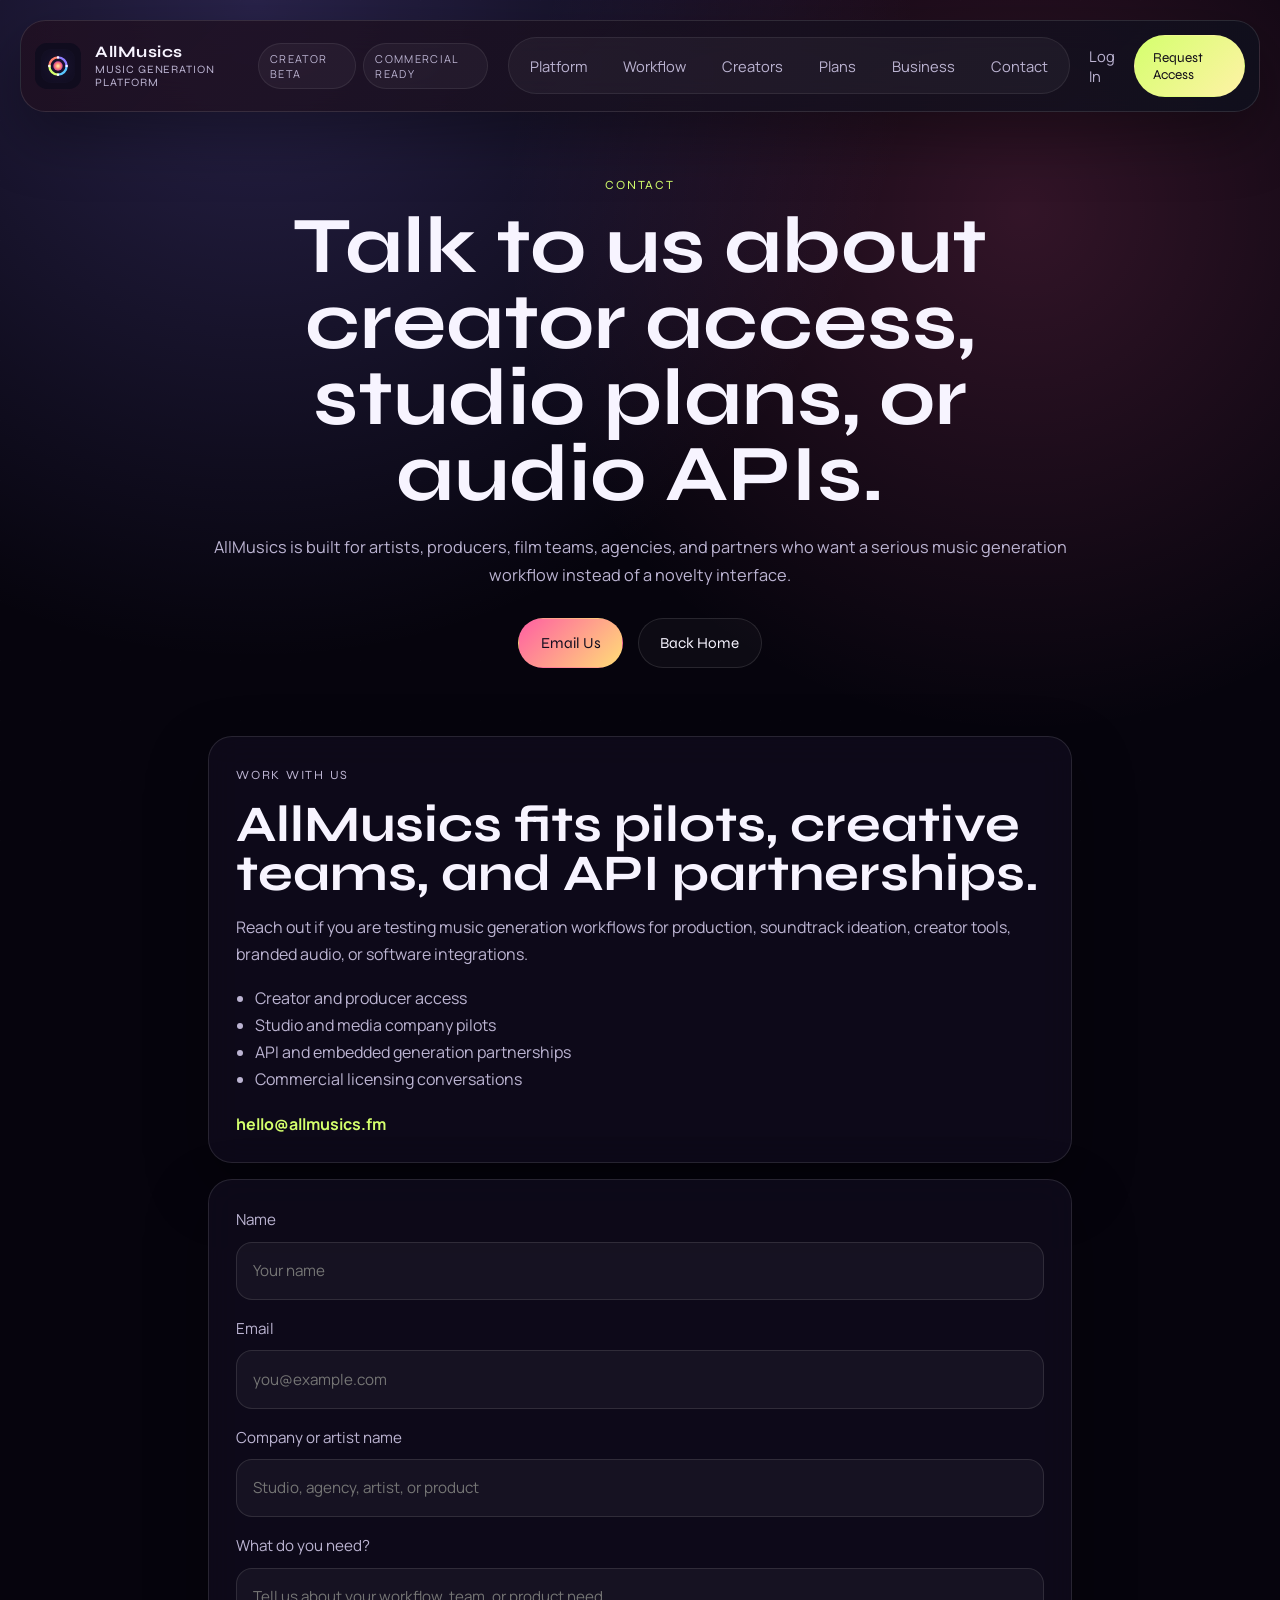
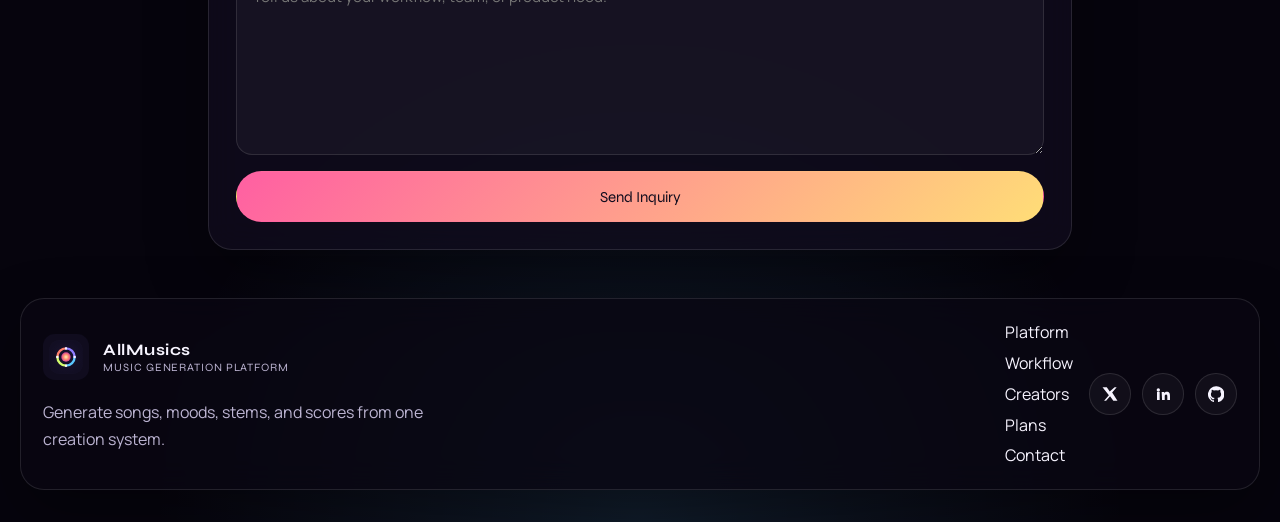
==== contact.html @ 710b131a "Initial AllMusics website" ====
<!DOCTYPE html>
<html lang="en">
<head>
  <meta charset="UTF-8">
  <meta name="viewport" content="width=device-width, initial-scale=1.0">
  <title>Contact AllMusics</title>
  <meta name="description" content="Contact AllMusics for creator access, studio pilots, music generation APIs, and media partnerships.">
  <link rel="preconnect" href="https://fonts.googleapis.com">
  <link rel="preconnect" href="https://fonts.gstatic.com" crossorigin>
  <link href="https://fonts.googleapis.com/css2?family=Manrope:wght@400;500;600;700;800&family=Syne:wght@500;700;800&display=swap" rel="stylesheet">
  <link rel="icon" type="image/svg+xml" href="./logo-mark.svg">
  <link rel="stylesheet" href="./style.css">
</head>
<body>
  <div class="site-shell">
    <header class="site-header">
      <a class="brand" href="./index.html" aria-label="AllMusics home">
        <img src="./logo-mark.svg" alt="AllMusics logo">
        <span>
          <strong>AllMusics</strong>
          <small>Music Generation Platform</small>
        </span>
      </a>
      <div class="nav-ribbon" aria-hidden="true">
        <span>Creator beta</span>
        <span>Commercial ready</span>
      </div>
      <button class="menu-toggle" type="button" aria-expanded="false" aria-controls="site-nav">Menu</button>
      <nav class="site-nav" id="site-nav" aria-label="Primary">
        <a href="./index.html#platform">Platform</a>
        <a href="./index.html#workflow">Workflow</a>
        <a href="./index.html#creators">Creators</a>
        <a href="./index.html#plans">Plans</a>
        <a href="./index.html#business">Business</a>
        <a href="./contact.html">Contact</a>
      </nav>
      <div class="header-actions">
        <a class="header-link" href="./contact.html">Log In</a>
        <a class="header-cta" href="./contact.html">Request Access</a>
      </div>
    </header>

    <main>
      <section class="hero contact-hero">
        <div class="hero-copy">
          <p class="eyebrow">Contact</p>
          <h1>Talk to us about creator access, studio plans, or audio APIs.</h1>
          <p class="hero-text">
            AllMusics is built for artists, producers, film teams, agencies, and partners who want a
            serious music generation workflow instead of a novelty interface.
          </p>
          <div class="hero-actions">
            <a class="btn btn-primary" href="mailto:hello@allmusics.fm">Email Us</a>
            <a class="btn btn-secondary" href="./index.html">Back Home</a>
          </div>
        </div>
      </section>

      <section class="section contact-stack">
        <article class="contact-card">
          <p class="eyebrow">Work with us</p>
          <h2>AllMusics fits pilots, creative teams, and API partnerships.</h2>
          <p>
            Reach out if you are testing music generation workflows for production, soundtrack ideation,
            creator tools, branded audio, or software integrations.
          </p>
          <ul class="contact-points">
            <li>Creator and producer access</li>
            <li>Studio and media company pilots</li>
            <li>API and embedded generation partnerships</li>
            <li>Commercial licensing conversations</li>
          </ul>
          <a class="mail-link" href="mailto:hello@allmusics.fm">hello@allmusics.fm</a>
        </article>

        <form class="contact-form">
          <label>
            Name
            <input type="text" name="name" placeholder="Your name" required>
          </label>
          <label>
            Email
            <input type="email" name="email" placeholder="you@example.com" required>
          </label>
          <label>
            Company or artist name
            <input type="text" name="company" placeholder="Studio, agency, artist, or product">
          </label>
          <label>
            What do you need?
            <textarea name="message" rows="6" placeholder="Tell us about your workflow, team, or product need." required></textarea>
          </label>
          <button class="btn btn-primary" type="submit">Send Inquiry</button>
        </form>
      </section>
    </main>

    <footer class="site-footer">
      <div class="footer-brand">
        <a class="brand" href="./index.html" aria-label="AllMusics home">
          <img src="./logo-mark.svg" alt="AllMusics logo">
          <span>
            <strong>AllMusics</strong>
            <small>Music Generation Platform</small>
          </span>
        </a>
        <p>Generate songs, moods, stems, and scores from one creation system.</p>
      </div>
      <div class="footer-links">
        <a href="./index.html#platform">Platform</a>
        <a href="./index.html#workflow">Workflow</a>
        <a href="./index.html#creators">Creators</a>
        <a href="./index.html#plans">Plans</a>
        <a href="./contact.html">Contact</a>
      </div>
      <div class="footer-socials" aria-label="Social media">
        <a href="#" aria-label="X">
          <svg viewBox="0 0 24 24" aria-hidden="true"><path d="M18.9 2H22l-6.77 7.74L23.2 22h-6.23l-4.88-6.72L6.2 22H3.1l7.24-8.28L.8 2h6.39l4.41 6.12L18.9 2Z"/></svg>
        </a>
        <a href="#" aria-label="LinkedIn">
          <svg viewBox="0 0 24 24" aria-hidden="true"><path d="M4.98 3.5A2.48 2.48 0 1 0 5 8.46 2.48 2.48 0 0 0 4.98 3.5ZM3 9h4v12H3Zm7 0h3.83v1.64h.05c.53-1.01 1.84-2.07 3.79-2.07 4.05 0 4.8 2.67 4.8 6.14V21h-4v-5.4c0-1.29-.02-2.95-1.8-2.95-1.8 0-2.07 1.4-2.07 2.85V21h-4Z"/></svg>
        </a>
        <a href="#" aria-label="GitHub">
          <svg viewBox="0 0 24 24" aria-hidden="true"><path d="M12 .5A12 12 0 0 0 8.2 23.9c.6.1.82-.26.82-.58v-2.04c-3.34.73-4.04-1.42-4.04-1.42-.55-1.38-1.34-1.75-1.34-1.75-1.09-.75.08-.74.08-.74 1.2.09 1.84 1.24 1.84 1.24 1.08 1.84 2.82 1.31 3.5 1 .1-.79.42-1.31.77-1.61-2.66-.3-5.47-1.33-5.47-5.92 0-1.31.47-2.38 1.23-3.22-.12-.3-.53-1.52.12-3.17 0 0 1.01-.32 3.3 1.23a11.36 11.36 0 0 1 6 0c2.28-1.55 3.29-1.23 3.29-1.23.66 1.65.25 2.87.12 3.17.77.84 1.23 1.91 1.23 3.22 0 4.6-2.82 5.61-5.5 5.9.43.37.82 1.1.82 2.22v3.29c0 .32.22.7.83.58A12 12 0 0 0 12 .5Z"/></svg>
        </a>
      </div>
    </footer>
  </div>

  <script src="./script.js"></script>
</body>
</html>
---- style.css ----
:root {
  --bg: #06040d;
  --panel: rgba(16, 12, 30, 0.76);
  --panel-strong: #100c1e;
  --line: rgba(255, 255, 255, 0.11);
  --text: #f7f4ff;
  --muted: #bcb4d2;
  --pink: #ff5fa2;
  --coral: #ff8e5e;
  --violet: #8f7dff;
  --blue: #5ac8ff;
  --lime: #d4ff6d;
  --card-shadow: 0 24px 60px rgba(0, 0, 0, 0.34);
}

* {
  box-sizing: border-box;
}

html {
  scroll-behavior: smooth;
}

body {
  margin: 0;
  min-height: 100vh;
  font-family: "Manrope", sans-serif;
  color: var(--text);
  background:
    radial-gradient(circle at 20% 0%, rgba(143, 125, 255, 0.25), transparent 28%),
    radial-gradient(circle at 80% 10%, rgba(255, 95, 162, 0.18), transparent 24%),
    radial-gradient(circle at 50% 100%, rgba(90, 200, 255, 0.12), transparent 22%),
    var(--bg);
}

body::before {
  content: "";
  position: fixed;
  inset: 0;
  background-image:
    linear-gradient(rgba(255, 255, 255, 0.03) 1px, transparent 1px),
    linear-gradient(90deg, rgba(255, 255, 255, 0.03) 1px, transparent 1px);
  background-size: 60px 60px;
  opacity: 0.24;
  pointer-events: none;
}

a {
  color: inherit;
  text-decoration: none;
}

img {
  display: block;
  max-width: 100%;
}

.site-shell {
  width: min(1240px, calc(100% - 2rem));
  margin: 0 auto;
  padding: 1.25rem 0 2rem;
}

.site-header,
.site-footer,
.feature-card,
.workflow-card,
.case-card,
.business-card,
.contact-card,
.contact-form,
.showcase-panel,
.story-band,
.architecture-grid article,
.signal-strip article {
  backdrop-filter: blur(16px);
}

.site-header {
  position: sticky;
  top: 1rem;
  z-index: 40;
  display: flex;
  align-items: center;
  gap: 1rem;
  justify-content: space-between;
  padding: 0.8rem 0.9rem;
  background:
    linear-gradient(135deg, rgba(255, 95, 162, 0.08), rgba(90, 200, 255, 0.04)),
    rgba(9, 7, 18, 0.78);
  border: 1px solid var(--line);
  border-radius: 1.6rem;
  box-shadow: var(--card-shadow);
}

.brand {
  display: inline-flex;
  align-items: center;
  gap: 0.9rem;
  min-width: 0;
}

.brand img {
  width: 2.85rem;
  height: 2.85rem;
}

.brand strong,
.brand small,
.eyebrow,
h1,
h2,
h3,
.btn,
.menu-toggle,
.header-cta {
  font-family: "Syne", sans-serif;
}

.brand span {
  display: grid;
  gap: 0.12rem;
}

.brand strong {
  font-size: 1rem;
  letter-spacing: 0.03em;
}

.brand small {
  color: var(--muted);
  font-size: 0.7rem;
  letter-spacing: 0.08em;
  text-transform: uppercase;
}

.site-nav {
  display: inline-flex;
  gap: 0.35rem;
  align-items: center;
  padding: 0.35rem;
  background: rgba(255, 255, 255, 0.04);
  border: 1px solid rgba(255, 255, 255, 0.08);
  border-radius: 999px;
}

.site-nav a {
  color: var(--muted);
  font-size: 0.92rem;
  padding: 0.75rem 0.95rem;
  border-radius: 999px;
  transition: background 0.2s ease, color 0.2s ease;
}

.site-nav a:hover,
.site-nav a:focus-visible,
.footer-links a:hover,
.footer-links a:focus-visible {
  color: var(--text);
  background: rgba(255, 255, 255, 0.06);
}

.header-cta,
.btn {
  display: inline-flex;
  align-items: center;
  justify-content: center;
  border-radius: 999px;
  border: 1px solid transparent;
  transition: transform 0.2s ease, border-color 0.2s ease, background 0.2s ease;
}

.header-cta {
  padding: 0.8rem 1.1rem;
  color: #110d18;
  background: linear-gradient(135deg, var(--lime), #fff2a6);
  font-size: 0.85rem;
}

.header-actions {
  display: inline-flex;
  align-items: center;
  gap: 0.65rem;
}

.header-link {
  color: var(--muted);
  font-size: 0.92rem;
  padding: 0.75rem 0.2rem;
}

.nav-ribbon {
  display: inline-flex;
  align-items: center;
  gap: 0.45rem;
  margin-left: auto;
  margin-right: 0.25rem;
}

.nav-ribbon span {
  display: inline-flex;
  align-items: center;
  padding: 0.45rem 0.72rem;
  border-radius: 999px;
  font-size: 0.68rem;
  text-transform: uppercase;
  letter-spacing: 0.12em;
  color: var(--muted);
  background: rgba(255, 255, 255, 0.04);
  border: 1px solid rgba(255, 255, 255, 0.08);
}

.header-cta:hover,
.btn:hover {
  transform: translateY(-1px);
}

.menu-toggle {
  display: none;
  border: 1px solid var(--line);
  background: transparent;
  color: var(--text);
  padding: 0.75rem 0.95rem;
  border-radius: 999px;
}

.hero {
  display: grid;
  grid-template-columns: minmax(0, 1.1fr) minmax(320px, 0.9fr);
  gap: 2rem;
  align-items: center;
  padding: 4.1rem 0 2.2rem;
}

.hero-copy h1,
.section-heading h2,
.showcase-panel h2,
.contact-card h2 {
  margin: 0;
  line-height: 0.95;
}

.hero-copy h1 {
  max-width: 11ch;
  font-size: clamp(2.8rem, 6.4vw, 5rem);
}

.hero-text,
.section-heading p,
.showcase-panel p,
.contact-card p,
.workflow-card p,
.feature-card p,
.case-card p,
.business-card p,
.architecture-grid p,
.site-footer p,
.contact-form label,
.contact-points {
  color: var(--muted);
  line-height: 1.7;
}

.hero-text {
  max-width: 58rem;
  margin: 1.35rem 0 0;
  font-size: 1.02rem;
}

.eyebrow {
  margin: 0 0 1rem;
  color: var(--lime);
  text-transform: uppercase;
  letter-spacing: 0.14em;
  font-size: 0.78rem;
}

.hero-actions {
  display: flex;
  gap: 0.9rem;
  flex-wrap: wrap;
  margin-top: 1.8rem;
}

.btn {
  padding: 0.95rem 1.35rem;
  font-size: 0.95rem;
}

.btn-primary {
  color: #120d1e;
  background: linear-gradient(135deg, var(--pink), #ffdd77);
}

.btn-secondary {
  border-color: var(--line);
  background: rgba(255, 255, 255, 0.03);
}

.signal-strip {
  display: grid;
  grid-template-columns: repeat(3, minmax(0, 1fr));
  gap: 0.8rem;
  margin-top: 2rem;
}

.signal-strip article,
.feature-card,
.workflow-card,
.case-card,
.business-card,
.contact-card,
.contact-form,
.showcase-panel,
.story-band,
.architecture-grid article {
  background: var(--panel);
  border: 1px solid var(--line);
  border-radius: 1.5rem;
  box-shadow: var(--card-shadow);
}

.signal-strip article {
  padding: 1rem 1rem 1.05rem;
}

.signal-strip span {
  display: block;
  color: var(--muted);
  font-size: 0.78rem;
  margin-bottom: 0.32rem;
}

.signal-strip strong {
  font-size: 0.92rem;
}

.hero-stage {
  position: relative;
  min-height: 25.19rem;
  border-radius: 2.2rem;
  border: 1px solid var(--line);
  background:
    radial-gradient(circle at center, rgba(255, 255, 255, 0.08), transparent 35%),
    linear-gradient(180deg, rgba(255, 255, 255, 0.05), rgba(255, 255, 255, 0.01)),
    rgba(14, 10, 26, 0.94);
  overflow: hidden;
  box-shadow: var(--card-shadow);
}

.stage-grid {
  position: absolute;
  inset: 0;
  background-image:
    linear-gradient(rgba(255, 255, 255, 0.06) 1px, transparent 1px),
    linear-gradient(90deg, rgba(255, 255, 255, 0.06) 1px, transparent 1px);
  background-size: 36px 36px;
  opacity: 0.25;
}

.wave {
  position: absolute;
  left: 50%;
  top: 46%;
  width: 78%;
  height: 78%;
  border-radius: 50%;
  transform: translate(-50%, -50%);
  border: 1px solid rgba(255, 255, 255, 0.16);
}

.wave-one {
  box-shadow: 0 0 120px rgba(255, 95, 162, 0.22);
}

.wave-two {
  width: 58%;
  height: 58%;
  border-color: rgba(90, 200, 255, 0.25);
}

.wave-three {
  width: 34%;
  height: 34%;
  border-color: rgba(212, 255, 109, 0.28);
}

.stage-center {
  position: absolute;
  left: 50%;
  top: 46%;
  width: 7.6rem;
  height: 7.6rem;
  transform: translate(-50%, -50%);
  border-radius: 50%;
  display: grid;
  place-items: center;
  background: radial-gradient(circle at 30% 30%, #fff3c0, #ff8d78 55%, #d34196);
  color: #100a16;
  font-family: "Syne", sans-serif;
  font-size: 1.2rem;
  font-weight: 800;
  letter-spacing: 0.04em;
}

.stage-chip {
  position: absolute;
  padding: 0.68rem 0.92rem;
  border-radius: 999px;
  background: rgba(255, 255, 255, 0.08);
  border: 1px solid rgba(255, 255, 255, 0.12);
  color: var(--text);
  font-family: "Syne", sans-serif;
  font-size: 0.84rem;
}

.chip-top {
  top: 12%;
  left: 50%;
  transform: translateX(-50%);
}

.chip-right {
  right: 10%;
  top: 46%;
  transform: translateY(-50%);
}

.chip-bottom {
  bottom: 12%;
  left: 50%;
  transform: translateX(-50%);
}

.chip-left {
  left: 10%;
  top: 46%;
  transform: translateY(-50%);
}

.section {
  padding: 2rem 0 1rem;
}

.story-band {
  padding: 2rem;
}

.section-heading,
.section-heading.narrow {
  margin: 0 auto 1.5rem;
  text-align: center;
}

.section-heading {
  max-width: 58rem;
}

.section-heading.narrow {
  max-width: 50rem;
}

.section-heading h2,
.showcase-panel h2,
.contact-card h2 {
  font-size: clamp(2rem, 4vw, 3.7rem);
}

.section-heading p:last-child,
.showcase-panel p:last-child,
.contact-card p:last-child {
  margin-top: 1rem;
}

.feature-grid,
.case-grid,
.business-grid,
.architecture-grid {
  display: grid;
  gap: 1rem;
}

.feature-grid {
  grid-template-columns: repeat(4, minmax(0, 1fr));
}

.feature-card,
.business-card,
.case-card {
  padding: 1.45rem;
}

.feature-card h3,
.business-card h3,
.case-card h3,
.workflow-card h3,
.architecture-grid h3 {
  margin: 0.4rem 0 0.5rem;
  font-size: 1.2rem;
}

.card-kicker {
  color: rgba(255, 255, 255, 0.62);
  font-size: 0.82rem;
}

.card-coral {
  background: linear-gradient(180deg, rgba(255, 142, 94, 0.22), rgba(16, 12, 30, 0.9));
}

.card-violet {
  background: linear-gradient(180deg, rgba(143, 125, 255, 0.22), rgba(16, 12, 30, 0.9));
}

.card-lime {
  background: linear-gradient(180deg, rgba(212, 255, 109, 0.18), rgba(16, 12, 30, 0.9));
}

.card-blue {
  background: linear-gradient(180deg, rgba(90, 200, 255, 0.22), rgba(16, 12, 30, 0.9));
}

.split-showcase {
  display: grid;
  grid-template-columns: minmax(0, 0.95fr) minmax(0, 1.05fr);
  gap: 1rem;
  align-items: start;
}

.showcase-panel {
  padding: 1.85rem;
  min-height: 100%;
}

.workflow-stack {
  display: grid;
  grid-template-columns: repeat(2, minmax(0, 1fr));
  gap: 1rem;
}

.workflow-card {
  padding: 1.45rem;
}

.workflow-card strong {
  color: var(--lime);
  font-family: "Syne", sans-serif;
  font-size: 0.88rem;
}

.case-grid {
  grid-template-columns: repeat(4, minmax(0, 1fr));
}

.architecture-band {
  position: relative;
}

.architecture-grid {
  grid-template-columns: repeat(3, minmax(0, 1fr));
}

.architecture-grid article {
  padding: 1.5rem;
}

.business-grid {
  grid-template-columns: repeat(3, minmax(0, 1fr));
}

.plans-grid {
  display: grid;
  grid-template-columns: repeat(3, minmax(0, 1fr));
  gap: 1rem;
}

.plan-card {
  position: relative;
  padding: 1.55rem;
  background: var(--panel);
  border: 1px solid var(--line);
  border-radius: 1.55rem;
  box-shadow: var(--card-shadow);
  backdrop-filter: blur(16px);
}

.plan-featured {
  background: linear-gradient(180deg, rgba(255, 95, 162, 0.18), rgba(16, 12, 30, 0.94));
  border-color: rgba(255, 255, 255, 0.18);
}

.plan-badge {
  display: inline-flex;
  margin-bottom: 1rem;
  padding: 0.42rem 0.75rem;
  border-radius: 999px;
  background: rgba(255, 255, 255, 0.06);
  color: var(--lime);
  font-family: "Syne", sans-serif;
  font-size: 0.74rem;
  letter-spacing: 0.12em;
  text-transform: uppercase;
}

.plan-card h3 {
  margin: 0 0 0.4rem;
  font-size: 1.3rem;
}

.plan-price {
  margin: 0 0 0.85rem;
  color: var(--text);
  font-family: "Syne", sans-serif;
  font-size: 2.35rem;
  line-height: 1;
}

.plan-price span {
  color: var(--muted);
  font-size: 0.95rem;
  margin-left: 0.28rem;
}

.plan-card > p {
  color: var(--muted);
  line-height: 1.7;
}

.plan-points {
  margin: 1rem 0 0;
  padding-left: 1.1rem;
  color: var(--muted);
  line-height: 1.8;
}

.final-cta {
  padding-bottom: 2rem;
}

.center-actions {
  justify-content: center;
}

.contact-hero {
  grid-template-columns: 1fr;
  text-align: center;
}

.contact-hero .hero-copy {
  margin: 0 auto;
  max-width: 54rem;
}

.contact-hero .hero-copy h1 {
  max-width: 12ch;
  margin-inline: auto;
}

.contact-hero .hero-text,
.contact-hero .hero-actions {
  justify-content: center;
}

.contact-stack {
  display: grid;
  gap: 1rem;
  max-width: 54rem;
  margin: 0 auto;
}

.contact-card,
.contact-form {
  padding: 1.7rem;
}

.contact-points {
  margin: 1rem 0 1.2rem;
  padding-left: 1.2rem;
}

.mail-link {
  color: var(--lime);
  font-weight: 700;
}

.contact-form {
  display: grid;
  gap: 1rem;
}

.contact-form label {
  display: grid;
  gap: 0.55rem;
  font-size: 0.95rem;
}

.contact-form input,
.contact-form textarea {
  width: 100%;
  border: 1px solid var(--line);
  border-radius: 1rem;
  background: rgba(255, 255, 255, 0.04);
  color: var(--text);
  padding: 0.95rem 1rem;
  font: inherit;
}

.site-footer {
  margin-top: 2rem;
  display: grid;
  grid-template-columns: minmax(0, 1.2fr) auto auto;
  gap: 1rem;
  align-items: center;
  padding: 1.4rem;
  background: rgba(9, 7, 18, 0.78);
  border: 1px solid var(--line);
  border-radius: 1.5rem;
  box-shadow: var(--card-shadow);
}

.footer-brand p {
  max-width: 26rem;
  margin: 0.9rem 0 0;
}

.footer-links {
  display: grid;
  gap: 0.55rem;
}

.footer-socials {
  display: flex;
  gap: 0.7rem;
  align-items: center;
}

.footer-socials a {
  width: 2.6rem;
  height: 2.6rem;
  border-radius: 50%;
  display: grid;
  place-items: center;
  border: 1px solid var(--line);
  background: rgba(255, 255, 255, 0.04);
}

.footer-socials svg {
  width: 1rem;
  height: 1rem;
  fill: var(--text);
}

@media (max-width: 1040px) {
  .hero,
  .split-showcase,
  .site-footer {
    grid-template-columns: 1fr;
  }

  .feature-grid,
  .case-grid,
  .business-grid,
  .architecture-grid,
  .plans-grid {
    grid-template-columns: repeat(2, minmax(0, 1fr));
  }

  .hero-stage {
    min-height: 22.9rem;
  }
}

@media (max-width: 820px) {
  .site-header {
    align-items: center;
    padding: 0.9rem;
  }

  .menu-toggle {
    display: inline-flex;
    margin-left: auto;
  }

  .nav-ribbon,
  .header-actions {
    display: none;
  }

  .site-nav {
    display: none;
    width: 100%;
    flex-direction: column;
    align-items: stretch;
    padding: 0.85rem;
    margin-top: 0.6rem;
    border-radius: 1.2rem;
    background: rgba(15, 11, 27, 0.94);
  }

  .site-header.nav-open .site-nav {
    display: flex;
  }

  .site-nav a {
    width: 100%;
    padding: 0.95rem 1rem;
    border-radius: 0.95rem;
  }

  .header-cta {
    display: none;
  }

  .signal-strip,
  .feature-grid,
  .workflow-stack,
  .case-grid,
  .business-grid,
  .architecture-grid,
  .plans-grid {
    grid-template-columns: 1fr;
  }

  .hero {
    padding-top: 3.25rem;
  }

  .hero-copy h1 {
    max-width: 100%;
  }
}

@media (max-width: 560px) {
  .site-shell {
    width: min(100% - 1rem, 1240px);
  }

  .site-header,
  .site-footer,
  .story-band,
  .showcase-panel,
  .feature-card,
  .workflow-card,
  .case-card,
  .business-card,
  .contact-card,
  .contact-form,
  .architecture-grid article,
  .signal-strip article {
    border-radius: 1.2rem;
  }

  .hero-stage {
    min-height: 20.61rem;
  }

  .stage-center {
    width: 7rem;
    height: 7rem;
  }
}
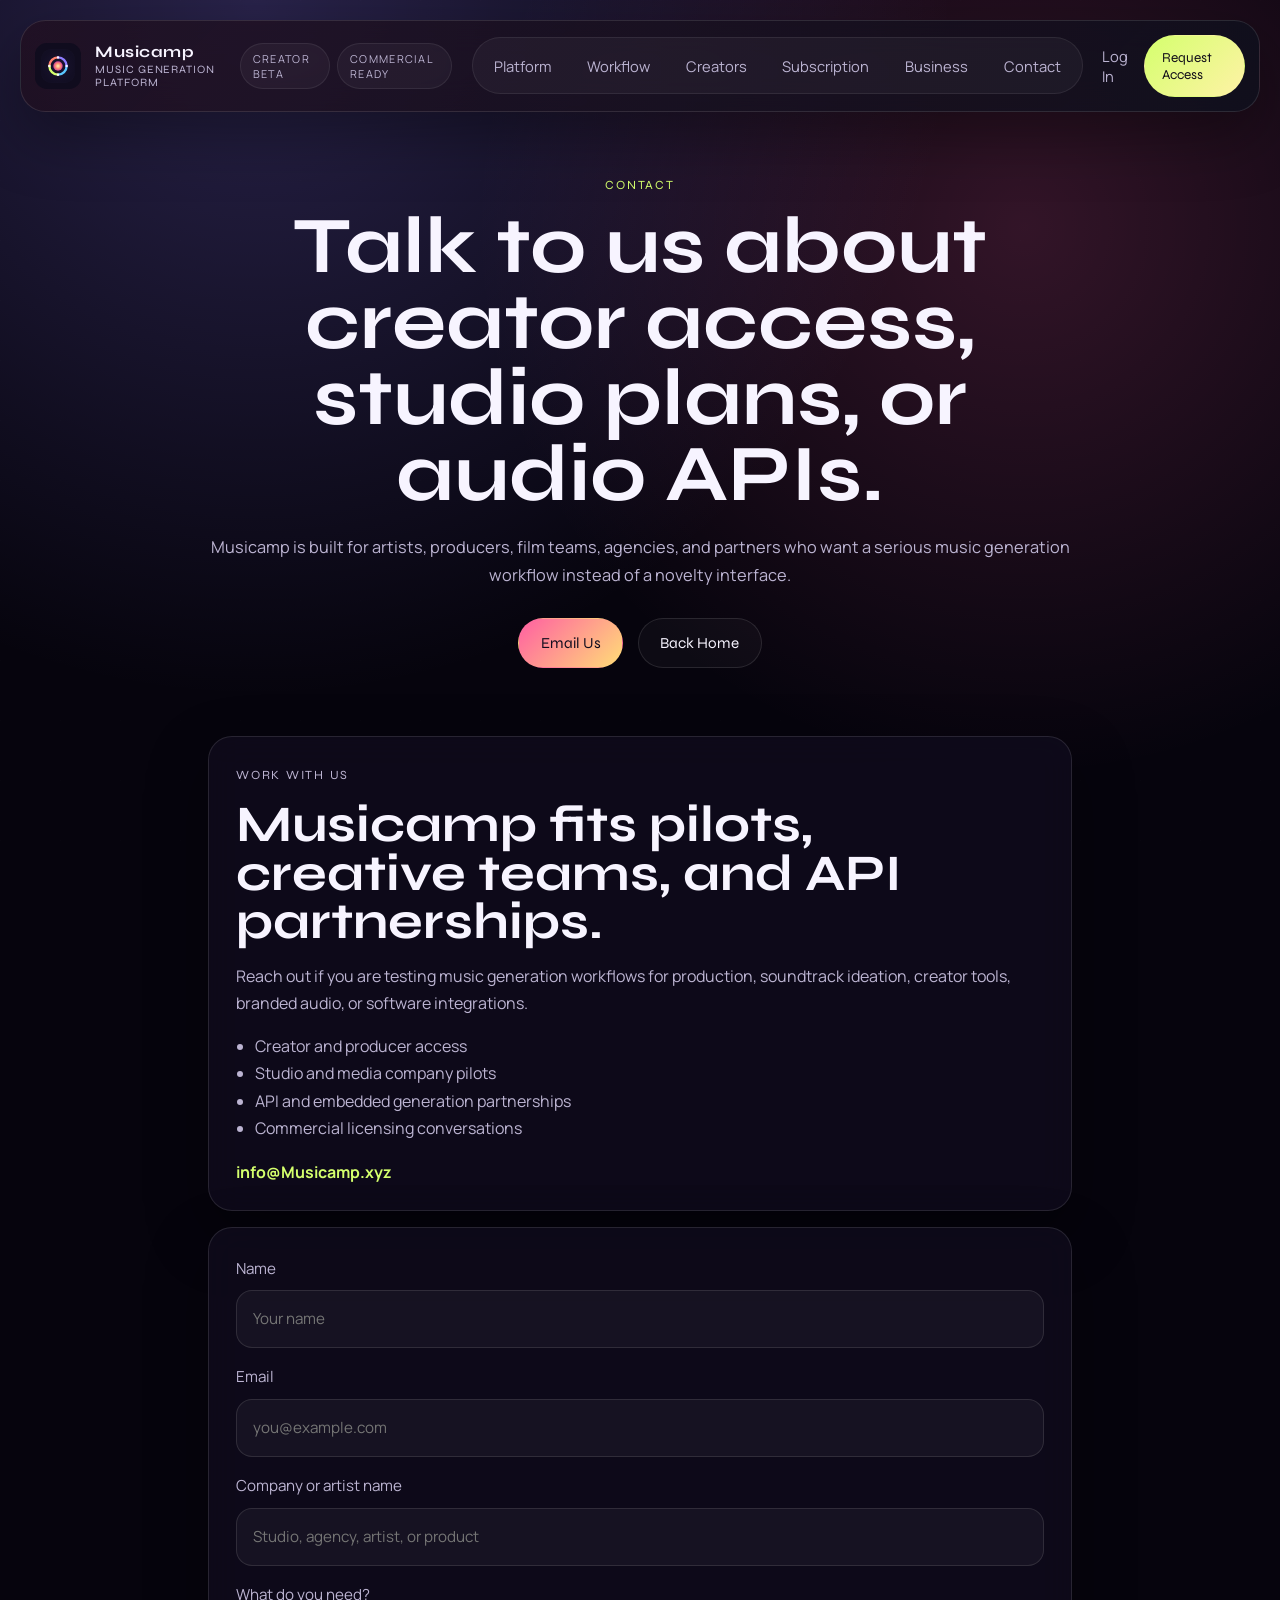
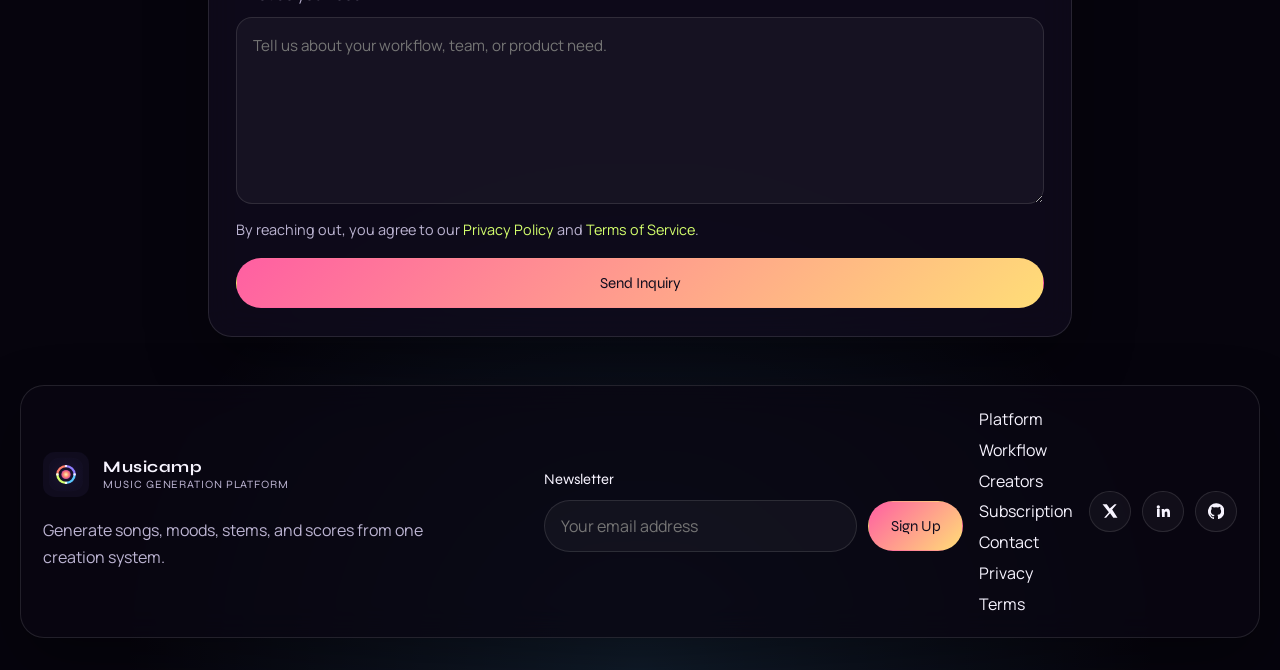
==== commit 9a2699b1: "Update branding from AllMusics to Musicamp" ====
--- a/contact.html
+++ b/contact.html
@@ -3,8 +3,8 @@
 <head>
   <meta charset="UTF-8">
   <meta name="viewport" content="width=device-width, initial-scale=1.0">
-  <title>Contact AllMusics</title>
-  <meta name="description" content="Contact AllMusics for creator access, studio pilots, music generation APIs, and media partnerships.">
+  <title>Contact Musicamp</title>
+  <meta name="description" content="Contact Musicamp for creator access, studio pilots, music generation APIs, and media partnerships.">
   <link rel="preconnect" href="https://fonts.googleapis.com">
   <link rel="preconnect" href="https://fonts.gstatic.com" crossorigin>
   <link href="https://fonts.googleapis.com/css2?family=Manrope:wght@400;500;600;700;800&family=Syne:wght@500;700;800&display=swap" rel="stylesheet">
@@ -14,10 +14,10 @@
 <body>
   <div class="site-shell">
     <header class="site-header">
-      <a class="brand" href="./index.html" aria-label="AllMusics home">
-        <img src="./logo-mark.svg" alt="AllMusics logo">
+      <a class="brand" href="./index.html" aria-label="Musicamp home">
+        <img src="./logo-mark.svg" alt="Musicamp logo">
         <span>
-          <strong>AllMusics</strong>
+          <strong>Musicamp</strong>
           <small>Music Generation Platform</small>
         </span>
       </a>
@@ -30,7 +30,7 @@
         <a href="./index.html#platform">Platform</a>
         <a href="./index.html#workflow">Workflow</a>
         <a href="./index.html#creators">Creators</a>
-        <a href="./index.html#plans">Plans</a>
+        <a href="./index.html#plans">Subscription</a>
         <a href="./index.html#business">Business</a>
         <a href="./contact.html">Contact</a>
       </nav>
@@ -46,11 +46,11 @@
           <p class="eyebrow">Contact</p>
           <h1>Talk to us about creator access, studio plans, or audio APIs.</h1>
           <p class="hero-text">
-            AllMusics is built for artists, producers, film teams, agencies, and partners who want a
+            Musicamp is built for artists, producers, film teams, agencies, and partners who want a
             serious music generation workflow instead of a novelty interface.
           </p>
           <div class="hero-actions">
-            <a class="btn btn-primary" href="mailto:hello@allmusics.fm">Email Us</a>
+            <a class="btn btn-primary" href="mailto:info@Musicamp.xyz">Email Us</a>
             <a class="btn btn-secondary" href="./index.html">Back Home</a>
           </div>
         </div>
@@ -59,7 +59,7 @@
       <section class="section contact-stack">
         <article class="contact-card">
           <p class="eyebrow">Work with us</p>
-          <h2>AllMusics fits pilots, creative teams, and API partnerships.</h2>
+          <h2>Musicamp fits pilots, creative teams, and API partnerships.</h2>
           <p>
             Reach out if you are testing music generation workflows for production, soundtrack ideation,
             creator tools, branded audio, or software integrations.
@@ -70,7 +70,7 @@
             <li>API and embedded generation partnerships</li>
             <li>Commercial licensing conversations</li>
           </ul>
-          <a class="mail-link" href="mailto:hello@allmusics.fm">hello@allmusics.fm</a>
+          <a class="mail-link" href="mailto:info@Musicamp.xyz">info@Musicamp.xyz</a>
         </article>
 
         <form class="contact-form">
@@ -90,6 +90,10 @@
             What do you need?
             <textarea name="message" rows="6" placeholder="Tell us about your workflow, team, or product need." required></textarea>
           </label>
+          <p class="form-note">
+            By reaching out, you agree to our <a href="./privacy.html">Privacy Policy</a> and
+            <a href="./terms.html">Terms of Service</a>.
+          </p>
           <button class="btn btn-primary" type="submit">Send Inquiry</button>
         </form>
       </section>
@@ -97,21 +101,30 @@
 
     <footer class="site-footer">
       <div class="footer-brand">
-        <a class="brand" href="./index.html" aria-label="AllMusics home">
-          <img src="./logo-mark.svg" alt="AllMusics logo">
+        <a class="brand" href="./index.html" aria-label="Musicamp home">
+          <img src="./logo-mark.svg" alt="Musicamp logo">
           <span>
-            <strong>AllMusics</strong>
+            <strong>Musicamp</strong>
             <small>Music Generation Platform</small>
           </span>
         </a>
         <p>Generate songs, moods, stems, and scores from one creation system.</p>
       </div>
+      <form class="footer-newsletter">
+        <label for="newsletter-email-contact">Newsletter</label>
+        <div class="newsletter-row">
+          <input id="newsletter-email-contact" type="email" name="email" placeholder="Your email address" aria-label="Email address for newsletter signup" required>
+          <button class="btn btn-primary" type="submit">Sign Up</button>
+        </div>
+      </form>
       <div class="footer-links">
         <a href="./index.html#platform">Platform</a>
         <a href="./index.html#workflow">Workflow</a>
         <a href="./index.html#creators">Creators</a>
-        <a href="./index.html#plans">Plans</a>
+        <a href="./index.html#plans">Subscription</a>
         <a href="./contact.html">Contact</a>
+        <a href="./privacy.html">Privacy</a>
+        <a href="./terms.html">Terms</a>
       </div>
       <div class="footer-socials" aria-label="Social media">
         <a href="#" aria-label="X">
--- a/style.css
+++ b/style.css
@@ -226,10 +226,20 @@
 
 .hero {
   display: grid;
+  gap: 1.6rem;
+  padding: 4.1rem 0 2.2rem;
+}
+
+.hero-main {
+  display: grid;
   grid-template-columns: minmax(0, 1.1fr) minmax(320px, 0.9fr);
   gap: 2rem;
-  align-items: center;
-  padding: 4.1rem 0 2.2rem;
+  align-items: start;
+}
+
+.hero-support {
+  display: grid;
+  gap: 1.25rem;
 }
 
 .hero-copy h1,
@@ -301,7 +311,6 @@
   display: grid;
   grid-template-columns: repeat(3, minmax(0, 1fr));
   gap: 0.8rem;
-  margin-top: 2rem;
 }
 
 .signal-strip article,
@@ -337,105 +346,149 @@
 
 .hero-stage {
   position: relative;
-  min-height: 25.19rem;
+  width: 100%;
+  aspect-ratio: 1 / 1;
   border-radius: 2.2rem;
   border: 1px solid var(--line);
-  background:
-    radial-gradient(circle at center, rgba(255, 255, 255, 0.08), transparent 35%),
-    linear-gradient(180deg, rgba(255, 255, 255, 0.05), rgba(255, 255, 255, 0.01)),
-    rgba(14, 10, 26, 0.94);
   overflow: hidden;
   box-shadow: var(--card-shadow);
 }
 
-.stage-grid {
+.hero-stage::after {
+  content: "";
   position: absolute;
   inset: 0;
-  background-image:
-    linear-gradient(rgba(255, 255, 255, 0.06) 1px, transparent 1px),
-    linear-gradient(90deg, rgba(255, 255, 255, 0.06) 1px, transparent 1px);
-  background-size: 36px 36px;
-  opacity: 0.25;
-}
-
-.wave {
-  position: absolute;
-  left: 50%;
-  top: 46%;
-  width: 78%;
-  height: 78%;
-  border-radius: 50%;
-  transform: translate(-50%, -50%);
-  border: 1px solid rgba(255, 255, 255, 0.16);
-}
-
-.wave-one {
-  box-shadow: 0 0 120px rgba(255, 95, 162, 0.22);
-}
-
-.wave-two {
-  width: 58%;
-  height: 58%;
-  border-color: rgba(90, 200, 255, 0.25);
-}
-
-.wave-three {
-  width: 34%;
-  height: 34%;
-  border-color: rgba(212, 255, 109, 0.28);
-}
-
-.stage-center {
-  position: absolute;
-  left: 50%;
-  top: 46%;
-  width: 7.6rem;
-  height: 7.6rem;
-  transform: translate(-50%, -50%);
-  border-radius: 50%;
-  display: grid;
-  place-items: center;
-  background: radial-gradient(circle at 30% 30%, #fff3c0, #ff8d78 55%, #d34196);
-  color: #100a16;
-  font-family: "Syne", sans-serif;
-  font-size: 1.2rem;
-  font-weight: 800;
-  letter-spacing: 0.04em;
+  background:
+    linear-gradient(180deg, rgba(6, 4, 13, 0.08), rgba(6, 4, 13, 0.56)),
+    linear-gradient(135deg, rgba(255, 95, 162, 0.16), rgba(90, 200, 255, 0.08));
+  pointer-events: none;
+}
+
+.hero-photo {
+  width: 100%;
+  height: 100%;
+  object-fit: cover;
 }
 
 .stage-chip {
   position: absolute;
   padding: 0.68rem 0.92rem;
   border-radius: 999px;
-  background: rgba(255, 255, 255, 0.08);
-  border: 1px solid rgba(255, 255, 255, 0.12);
+  background: rgba(10, 8, 18, 0.58);
+  border: 1px solid rgba(255, 255, 255, 0.16);
   color: var(--text);
   font-family: "Syne", sans-serif;
   font-size: 0.84rem;
+  backdrop-filter: blur(10px);
+  z-index: 1;
+  opacity: 0;
+  transform: scale(0.9);
+  animation: chip-pop 8s infinite;
 }
 
 .chip-top {
   top: 12%;
   left: 50%;
   transform: translateX(-50%);
+  animation-delay: 0s;
 }
 
 .chip-right {
   right: 10%;
   top: 46%;
   transform: translateY(-50%);
+  animation-delay: 2s;
 }
 
 .chip-bottom {
   bottom: 12%;
   left: 50%;
   transform: translateX(-50%);
+  animation-delay: 4s;
 }
 
 .chip-left {
   left: 10%;
   top: 46%;
   transform: translateY(-50%);
+  animation-delay: 6s;
+}
+
+@keyframes chip-pop {
+  0%,
+  18%,
+  100% {
+    opacity: 0;
+  }
+
+  6%,
+  12% {
+    opacity: 1;
+  }
+
+  0%,
+  100% {
+    transform: scale(0.9);
+  }
+
+  6% {
+    transform: scale(1.08);
+  }
+
+  12%,
+  18% {
+    transform: scale(1);
+  }
+}
+
+.chip-top,
+.chip-bottom {
+  animation-name: chip-pop-x;
+}
+
+.chip-left,
+.chip-right {
+  animation-name: chip-pop-y;
+}
+
+@keyframes chip-pop-x {
+  0%,
+  18%,
+  100% {
+    opacity: 0;
+    transform: translateX(-50%) scale(0.9);
+  }
+
+  6% {
+    opacity: 1;
+    transform: translateX(-50%) scale(1.08);
+  }
+
+  12%,
+  18% {
+    opacity: 1;
+    transform: translateX(-50%) scale(1);
+  }
+}
+
+@keyframes chip-pop-y {
+  0%,
+  18%,
+  100% {
+    opacity: 0;
+    transform: translateY(-50%) scale(0.9);
+  }
+
+  6% {
+    opacity: 1;
+    transform: translateY(-50%) scale(1.08);
+  }
+
+  12%,
+  18% {
+    opacity: 1;
+    transform: translateY(-50%) scale(1);
+  }
 }
 
 .section {
@@ -488,6 +541,20 @@
 .business-card,
 .case-card {
   padding: 1.45rem;
+}
+
+.feature-card,
+.business-card,
+.case-card {
+  overflow: hidden;
+}
+
+.card-media {
+  width: calc(100% + 2.9rem);
+  max-width: none;
+  height: 11rem;
+  margin: -1.45rem -1.45rem 1rem;
+  object-fit: cover;
 }
 
 .feature-card h3,
@@ -572,6 +639,17 @@
   display: grid;
   grid-template-columns: repeat(3, minmax(0, 1fr));
   gap: 1rem;
+}
+
+.subscription-grid,
+.legal-stack {
+  display: grid;
+  gap: 1rem;
+}
+
+.subscription-grid {
+  grid-template-columns: minmax(0, 1.3fr) minmax(0, 0.9fr);
+  margin-top: 1rem;
 }
 
 .plan-card {
@@ -633,6 +711,89 @@
   line-height: 1.8;
 }
 
+.subscription-card,
+.legal-card {
+  padding: 1.55rem;
+  background: var(--panel);
+  border: 1px solid var(--line);
+  border-radius: 1.55rem;
+  box-shadow: var(--card-shadow);
+  backdrop-filter: blur(16px);
+}
+
+.subscription-highlight {
+  background: linear-gradient(180deg, rgba(90, 200, 255, 0.16), rgba(16, 12, 30, 0.94));
+}
+
+.subscription-card h3,
+.legal-card h2,
+.legal-card h3 {
+  margin: 0 0 0.7rem;
+  font-size: 1.35rem;
+}
+
+.subscription-card p,
+.legal-card p,
+.subscription-list,
+.legal-list,
+.form-note {
+  color: var(--muted);
+  line-height: 1.75;
+}
+
+.subscription-tags {
+  display: flex;
+  flex-wrap: wrap;
+  gap: 0.7rem;
+  margin-top: 1.2rem;
+}
+
+.subscription-tags span {
+  padding: 0.6rem 0.9rem;
+  border-radius: 999px;
+  border: 1px solid rgba(255, 255, 255, 0.1);
+  background: rgba(255, 255, 255, 0.05);
+  font-size: 0.86rem;
+}
+
+.subscription-list,
+.legal-list {
+  margin: 0;
+  padding-left: 1.1rem;
+}
+
+.subscription-table {
+  margin-top: 1rem;
+  overflow: hidden;
+  border: 1px solid var(--line);
+  border-radius: 1.55rem;
+  background: rgba(9, 7, 18, 0.62);
+  box-shadow: var(--card-shadow);
+}
+
+.subscription-row {
+  display: grid;
+  grid-template-columns: minmax(180px, 1.2fr) repeat(3, minmax(0, 1fr));
+  gap: 1rem;
+  padding: 1rem 1.25rem;
+  border-top: 1px solid var(--line);
+  align-items: center;
+}
+
+.subscription-row:first-child {
+  border-top: 0;
+}
+
+.subscription-head {
+  font-family: "Syne", sans-serif;
+  color: var(--text);
+  background: rgba(255, 255, 255, 0.05);
+}
+
+.subscription-row span:not(:first-child) {
+  color: var(--muted);
+}
+
 .final-cta {
   padding-bottom: 2rem;
 }
@@ -686,6 +847,15 @@
 .contact-form {
   display: grid;
   gap: 1rem;
+}
+
+.form-note {
+  margin: -0.2rem 0 0;
+  font-size: 0.9rem;
+}
+
+.form-note a {
+  color: var(--lime);
 }
 
 .contact-form label {
@@ -705,10 +875,27 @@
   font: inherit;
 }
 
+.legal-hero .hero-copy {
+  max-width: 64rem;
+}
+
+.legal-stack {
+  max-width: 64rem;
+  margin: 0 auto;
+}
+
+.legal-meta {
+  margin: 0 0 0.8rem;
+  color: var(--lime);
+  font-size: 0.82rem;
+  letter-spacing: 0.08em;
+  text-transform: uppercase;
+}
+
 .site-footer {
   margin-top: 2rem;
   display: grid;
-  grid-template-columns: minmax(0, 1.2fr) auto auto;
+  grid-template-columns: minmax(0, 1.1fr) minmax(280px, 0.95fr) auto auto;
   gap: 1rem;
   align-items: center;
   padding: 1.4rem;
@@ -728,6 +915,37 @@
   gap: 0.55rem;
 }
 
+.footer-newsletter {
+  display: grid;
+  gap: 0.7rem;
+}
+
+.footer-newsletter label {
+  font-family: "Syne", sans-serif;
+  font-size: 0.92rem;
+}
+
+.newsletter-row {
+  display: flex;
+  gap: 0.7rem;
+  align-items: center;
+}
+
+.newsletter-row input {
+  width: 100%;
+  min-width: 0;
+  border: 1px solid var(--line);
+  border-radius: 999px;
+  background: rgba(255, 255, 255, 0.04);
+  color: var(--text);
+  padding: 0.9rem 1rem;
+  font: inherit;
+}
+
+.newsletter-row .btn {
+  white-space: nowrap;
+}
+
 .footer-socials {
   display: flex;
   gap: 0.7rem;
@@ -751,8 +969,9 @@
 }
 
 @media (max-width: 1040px) {
-  .hero,
+  .hero-main,
   .split-showcase,
+  .subscription-grid,
   .site-footer {
     grid-template-columns: 1fr;
   }
@@ -766,7 +985,7 @@
   }
 
   .hero-stage {
-    min-height: 22.9rem;
+    max-width: 32rem;
   }
 }
 
@@ -817,16 +1036,39 @@
   .case-grid,
   .business-grid,
   .architecture-grid,
-  .plans-grid {
+  .plans-grid,
+  .subscription-row {
     grid-template-columns: 1fr;
+  }
+
+  .subscription-row {
+    gap: 0.45rem;
+  }
+
+  .subscription-row span:first-child {
+    color: var(--text);
+    font-family: "Syne", sans-serif;
   }
 
   .hero {
     padding-top: 3.25rem;
   }
 
+  .hero-main {
+    grid-template-columns: 1fr;
+  }
+
   .hero-copy h1 {
     max-width: 100%;
+  }
+
+  .newsletter-row {
+    flex-direction: column;
+    align-items: stretch;
+  }
+
+  .hero-stage {
+    max-width: none;
   }
 }
 
@@ -851,11 +1093,6 @@
   }
 
   .hero-stage {
-    min-height: 20.61rem;
-  }
-
-  .stage-center {
-    width: 7rem;
-    height: 7rem;
-  }
-}
+    border-radius: 1.2rem;
+  }
+}
